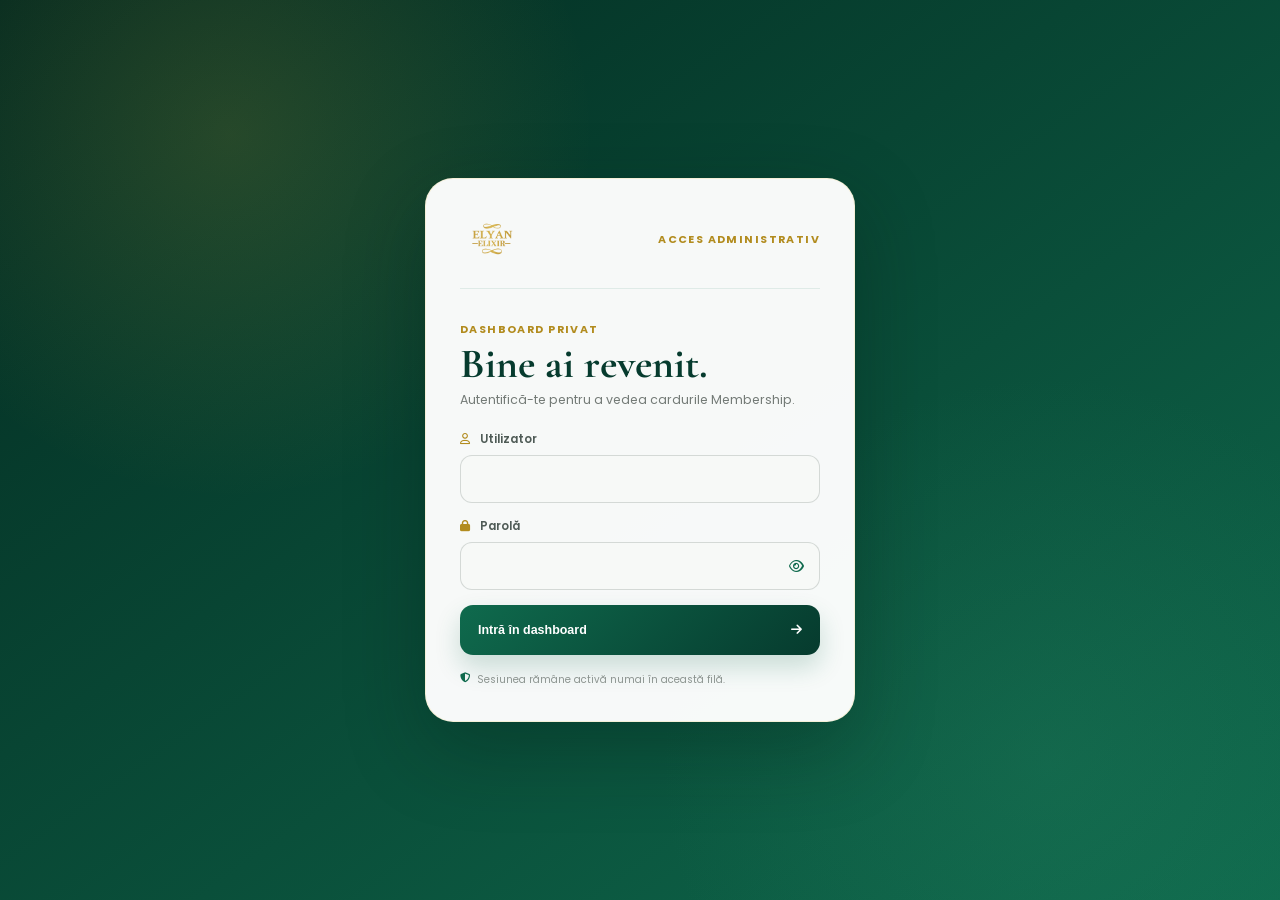
==== dashboard.html @ 4a76326d "Add files via upload" ====
<!DOCTYPE html>
<html lang="ro">
<head>
  <meta charset="UTF-8">
  <meta name="viewport" content="width=device-width,initial-scale=1">
  <meta name="theme-color" content="#0f6a4d">
  <meta name="robots" content="noindex,nofollow">
  <title>Dashboard Membership | Elyan Elixir 88</title>
  <link rel="icon" href="images/favicon.png">
  <link rel="preconnect" href="https://fonts.googleapis.com">
  <link rel="preconnect" href="https://fonts.gstatic.com" crossorigin>
  <link href="https://fonts.googleapis.com/css2?family=Cormorant+Garamond:wght@600;700&family=Poppins:wght@400;500;600;700&display=swap" rel="stylesheet">
  <link rel="stylesheet" href="https://cdnjs.cloudflare.com/ajax/libs/font-awesome/6.7.2/css/all.min.css">
  <link rel="stylesheet" href="dashboard.css?v=20260909">
  <link rel="stylesheet" href="dashboard-details.css?v=20260915">
  <link rel="stylesheet" href="dashboard-auth.css?v=20260915">
</head>
<body class="dashboard-locked">
  <section id="login-screen" class="login-screen" aria-labelledby="login-title">
    <div class="login-card">
      <div class="login-brand"><img src="images/logo.png" alt="Elyan Elixir 88"><span>Acces administrativ</span></div>
      <div class="login-heading"><span>Dashboard privat</span><h1 id="login-title">Bine ai revenit.</h1><p>Autentifică-te pentru a vedea cardurile Membership.</p></div>
      <form id="dashboard-login" autocomplete="on">
        <label for="dashboard-user"><span><i class="fa-regular fa-user"></i> Utilizator</span><input id="dashboard-user" name="username" type="text" autocomplete="username" required></label>
        <label for="dashboard-password"><span><i class="fa-solid fa-lock"></i> Parolă</span><span class="password-field"><input id="dashboard-password" name="password" type="password" autocomplete="current-password" required><button id="toggle-password" type="button" aria-label="Arată parola"><i class="fa-regular fa-eye"></i></button></span></label>
        <p id="login-message" class="login-message" role="alert" aria-live="polite"></p>
        <button class="login-submit" type="submit"><span>Intră în dashboard</span><i class="fa-solid fa-arrow-right"></i></button>
      </form>
      <p class="login-security"><i class="fa-solid fa-shield-halved"></i> Sesiunea rămâne activă numai în această filă.</p>
    </div>
  </section>
  <header class="topbar">
    <a class="brand" href="index.html"><img src="images/logo.png" alt="Elyan Elixir 88"></a>
    <div class="topbar__title"><span>Administrare</span><strong>Membership Dashboard</strong></div>
    <div class="topbar__actions"><a class="topbar__action" href="membership.html"><i class="fa-solid fa-plus"></i><span>Abonament nou</span></a><button id="dashboard-logout" class="topbar__logout" type="button" title="Deconectare"><i class="fa-solid fa-arrow-right-from-bracket"></i><span>Ieșire</span></button></div>
  </header>
  <main>
    <section class="welcome">
      <div><span class="eyebrow">Privire de ansamblu</span><h1>Bun venit în dashboard.</h1><p>Cardurile sunt înregistrate automat când sunt descărcate pentru tipărire.</p></div>
      <div class="today"><i class="fa-regular fa-calendar"></i><span id="today-label"></span></div>
    </section>
    <section class="stats" aria-label="Statistici Membership">
      <article><span class="stat-icon"><i class="fa-regular fa-id-card"></i></span><div><small>Carduri tipărite</small><strong id="stat-cards">0</strong><span id="stat-month-cards">0 luna aceasta</span></div></article>
      <article><span class="stat-icon gold"><i class="fa-solid fa-layer-group"></i></span><div><small>Ședințe incluse</small><strong id="stat-sessions">0</strong><span>în toate cardurile</span></div></article>
      <article><span class="stat-icon"><i class="fa-solid fa-wallet"></i></span><div><small>Valoare abonamente</small><strong id="stat-value">0 Lei</strong><span>după reducerea de 15%</span></div></article>
      <article><span class="stat-icon gold"><i class="fa-solid fa-piggy-bank"></i></span><div><small>Reduceri acordate</small><strong id="stat-discounts">0 Lei</strong><span>beneficii Membership</span></div></article>
    </section>
    <section class="history">
      <div class="history__head"><div><span>Registru digital</span><h2>Carduri recente</h2></div><label><i class="fa-solid fa-magnifying-glass"></i><input id="search-cards" type="search" placeholder="Caută după nume sau lună" aria-label="Caută în carduri"></label></div>
      <div class="table-wrap">
        <table><thead><tr><th>Client</th><th>Perioada de valabilitate</th><th>Servicii</th><th>Ședințe</th><th>Total</th><th>Înregistrat</th></tr></thead><tbody id="card-history"></tbody></table>
        <div id="empty-dashboard" class="empty-dashboard"><i class="fa-regular fa-id-card"></i><h3>Primul card va apărea aici</h3><p>Descarcă un card din configurator pentru a începe istoricul.</p><a href="membership.html">Deschide configuratorul <i class="fa-solid fa-arrow-right"></i></a></div>
      </div>
      <p class="storage-note"><i class="fa-solid fa-shield-halved"></i> Datele sunt păstrate doar în acest browser, pe acest dispozitiv.</p>
    </section>
  </main>
  <script src="dashboard-auth.js?v=20260915"></script>
  <script src="dashboard.js?v=20260915b"></script>
</body>
</html>
---- dashboard.css ----
:root{--green:#0f6a4d;--deep:#063b2e;--gold:#d4af37;--ink:#24342e;--muted:#747b77;--paper:#f5f6f2;--white:#fff}*{box-sizing:border-box}body{margin:0;background:var(--paper);color:var(--ink);font-family:Poppins,sans-serif}.topbar{height:82px;padding:0 max(24px,calc((100vw - 1400px)/2));display:flex;align-items:center;gap:22px;background:linear-gradient(105deg,var(--deep),var(--green));color:#fff;box-shadow:0 8px 30px rgba(3,42,32,.16)}.brand{width:72px;align-self:stretch;display:grid;place-items:center;border-right:1px solid rgba(255,255,255,.12);padding-right:20px}.brand img{max-width:51px;max-height:55px}.topbar__title{display:grid;line-height:1.25}.topbar__title span{font-size:.68rem;letter-spacing:.16em;text-transform:uppercase;color:#efd477}.topbar__title strong{font-family:"Cormorant Garamond",serif;font-size:1.25rem}.topbar__action{margin-left:auto;display:flex;align-items:center;gap:9px;padding:11px 16px;border:1px solid rgba(239,212,119,.42);border-radius:999px;color:#fff;text-decoration:none;font-size:.78rem;font-weight:600}.topbar__action i{color:#efd477}main{width:min(1400px,calc(100% - 48px));margin:0 auto;padding:42px 0 56px}.welcome{display:flex;justify-content:space-between;align-items:flex-end;gap:24px;margin-bottom:28px}.eyebrow,.history__head>div>span{font-size:.7rem;font-weight:700;letter-spacing:.17em;text-transform:uppercase;color:var(--gold)}h1,h2,h3,p{margin:0}.welcome h1{margin:5px 0 5px;font:700 clamp(2rem,4vw,3.3rem)/1 "Cormorant Garamond",serif;color:var(--deep)}.welcome p{color:var(--muted);font-size:.88rem}.today{display:flex;align-items:center;gap:10px;padding:12px 16px;border:1px solid rgba(15,106,77,.12);border-radius:14px;background:#fff;color:var(--green);font-size:.76rem;font-weight:600;box-shadow:0 8px 25px rgba(20,49,39,.05)}.stats{display:grid;grid-template-columns:repeat(4,1fr);gap:16px;margin-bottom:24px}.stats article{min-height:136px;padding:22px;display:flex;align-items:flex-start;gap:16px;border:1px solid rgba(15,106,77,.09);border-radius:20px;background:#fff;box-shadow:0 12px 34px rgba(20,49,39,.055)}.stat-icon{flex:0 0 42px;width:42px;height:42px;display:grid;place-items:center;border-radius:13px;background:rgba(15,106,77,.1);color:var(--green)}.stat-icon.gold{background:rgba(212,175,55,.13);color:#aa8414}.stats article>div{display:grid}.stats small{font-size:.68rem;font-weight:600;color:var(--muted);text-transform:uppercase;letter-spacing:.06em}.stats strong{margin:5px 0 2px;font:700 1.75rem "Cormorant Garamond",serif;color:var(--deep)}.stats article>div>span{font-size:.67rem;color:#969c98}.history{padding:26px;border:1px solid rgba(15,106,77,.09);border-radius:24px;background:#fff;box-shadow:0 12px 34px rgba(20,49,39,.055)}.history__head{display:flex;align-items:end;justify-content:space-between;gap:20px;margin-bottom:22px}.history h2{font:700 1.8rem "Cormorant Garamond",serif;color:var(--deep)}.history__head label{width:min(330px,100%);height:42px;display:flex;align-items:center;gap:10px;padding:0 14px;border:1px solid rgba(36,52,46,.13);border-radius:12px;background:var(--paper);color:#949b97}.history__head input{width:100%;border:0;outline:0;background:transparent;font:500 .76rem Poppins,sans-serif;color:var(--ink)}.table-wrap{overflow-x:auto}table{width:100%;border-collapse:collapse;min-width:820px}th{text-align:left;padding:11px 13px;border-bottom:1px solid rgba(15,106,77,.11);font-size:.64rem;letter-spacing:.08em;text-transform:uppercase;color:#909793}td{padding:15px 13px;border-bottom:1px solid #eef0ed;font-size:.75rem;color:#59625e}td strong{display:block;color:var(--ink);font-size:.79rem}td small{color:#969d99}.service-tags{display:flex;flex-wrap:wrap;gap:4px}.service-tags span{padding:4px 7px;border-radius:7px;background:rgba(15,106,77,.07);color:var(--green);font-size:.62rem}.total-cell{font-weight:700;color:var(--green)}.empty-dashboard{display:none;text-align:center;padding:54px 20px}.empty-dashboard.is-visible{display:block}.empty-dashboard>i{font-size:2rem;color:var(--gold)}.empty-dashboard h3{margin:12px 0 5px;font:700 1.45rem "Cormorant Garamond",serif;color:var(--deep)}.empty-dashboard p{font-size:.76rem;color:var(--muted)}.empty-dashboard a{display:inline-flex;align-items:center;gap:8px;margin-top:17px;color:var(--green);font-size:.74rem;font-weight:700;text-decoration:none}.storage-note{margin-top:16px;font-size:.66rem;color:#929995}.storage-note i{margin-right:6px;color:var(--green)}@media(max-width:1050px){.stats{grid-template-columns:repeat(2,1fr)}}@media(max-width:650px){.topbar{height:72px;padding:0 16px}.topbar__title span{display:none}.topbar__title strong{font-size:1.05rem}.topbar__action span{display:none}.topbar__action{padding:10px 12px}.brand{width:58px;padding-right:14px}main{width:min(100% - 26px,1400px);padding-top:28px}.welcome{align-items:flex-start;flex-direction:column}.today{display:none}.stats{grid-template-columns:1fr 1fr;gap:10px}.stats article{min-height:128px;padding:16px;display:grid;gap:10px}.history{padding:18px 14px}.history__head{align-items:flex-start;flex-direction:column}.history__head label{width:100%}}@media(max-width:390px){.stats{grid-template-columns:1fr}}
---- dashboard-details.css ----
.service-tags{align-items:stretch;gap:6px}.service-tags span{display:grid;gap:2px;max-width:280px;padding:6px 8px;white-space:normal}.service-tags span strong{color:var(--green);font-size:.64rem;line-height:1.25}.service-tags span small{color:#75807b;font-size:.57rem;line-height:1.3}td:nth-child(3){min-width:360px;max-width:520px}@media(max-width:900px){td:nth-child(3){min-width:320px}}
---- dashboard-auth.css ----
.dashboard-locked>.topbar,.dashboard-locked>main{display:none}.dashboard-authenticated>.login-screen{display:none}.login-screen{min-height:100vh;display:grid;place-items:center;padding:24px;background:radial-gradient(circle at 18% 15%,rgba(212,175,55,.16),transparent 28%),radial-gradient(circle at 82% 85%,rgba(45,140,104,.2),transparent 30%),linear-gradient(145deg,#032a20,#0f6a4d)}.login-card{width:min(100%,430px);padding:34px;border:1px solid rgba(239,212,119,.25);border-radius:28px;background:rgba(255,255,255,.97);box-shadow:0 28px 80px rgba(1,27,20,.3)}.login-brand{display:flex;align-items:center;justify-content:space-between;padding-bottom:20px;border-bottom:1px solid rgba(15,106,77,.1)}.login-brand img{width:62px;height:55px;object-fit:contain}.login-brand span,.login-heading>span{color:#b28c1f;font-size:.68rem;font-weight:700;letter-spacing:.13em;text-transform:uppercase}.login-heading{padding:26px 0 22px}.login-heading h1{margin:4px 0 6px;color:#063b2e;font:700 2.6rem/1 "Cormorant Garamond",serif}.login-heading p{color:#747b77;font-size:.78rem}.login-card form,.login-card label{display:grid}.login-card form{gap:15px}.login-card label{gap:7px}.login-card label>span:first-child{color:#4f5b56;font-size:.72rem;font-weight:600}.login-card label i{width:17px;color:#b28c1f}.login-card input{width:100%;height:48px;padding:0 14px;border:1px solid rgba(36,52,46,.16);border-radius:12px;background:#f7f9f7;color:#24342e;font:500 .82rem Poppins,sans-serif;outline:0}.login-card input:focus{border-color:#0f6a4d;box-shadow:0 0 0 3px rgba(15,106,77,.1);background:#fff}.password-field{position:relative}.password-field input{padding-right:48px}.password-field button{position:absolute;top:4px;right:4px;width:40px;height:40px;border:0;background:transparent;color:#0f6a4d}.password-field button i{color:inherit}.login-message{display:none;margin:-3px 0 0;color:#a13f35;font-size:.72rem;font-weight:600}.login-message.is-visible{display:block}.login-submit{height:50px;display:flex;align-items:center;justify-content:space-between;padding:0 18px;border:0;border-radius:13px;background:linear-gradient(135deg,#0f6a4d,#063b2e);box-shadow:0 12px 26px rgba(15,106,77,.2);color:#fff;font-size:.78rem;font-weight:700}.login-security{display:flex;gap:7px;margin:18px 0 0;color:#8b938f;font-size:.62rem}.login-security i{color:#0f6a4d}.topbar__actions{margin-left:auto;display:flex;align-items:center;gap:9px}.topbar__actions .topbar__action{margin-left:0}.topbar__logout{display:flex;align-items:center;gap:8px;padding:11px 14px;border:1px solid rgba(255,255,255,.2);border-radius:999px;background:rgba(255,255,255,.07);color:#fff;font-size:.76rem;font-weight:600}.topbar__logout i{color:#efd477}@media(max-width:650px){.login-card{padding:26px 22px;border-radius:23px}.login-heading h1{font-size:2.25rem}.topbar__logout span{display:none}.topbar__logout{padding:10px 11px}}
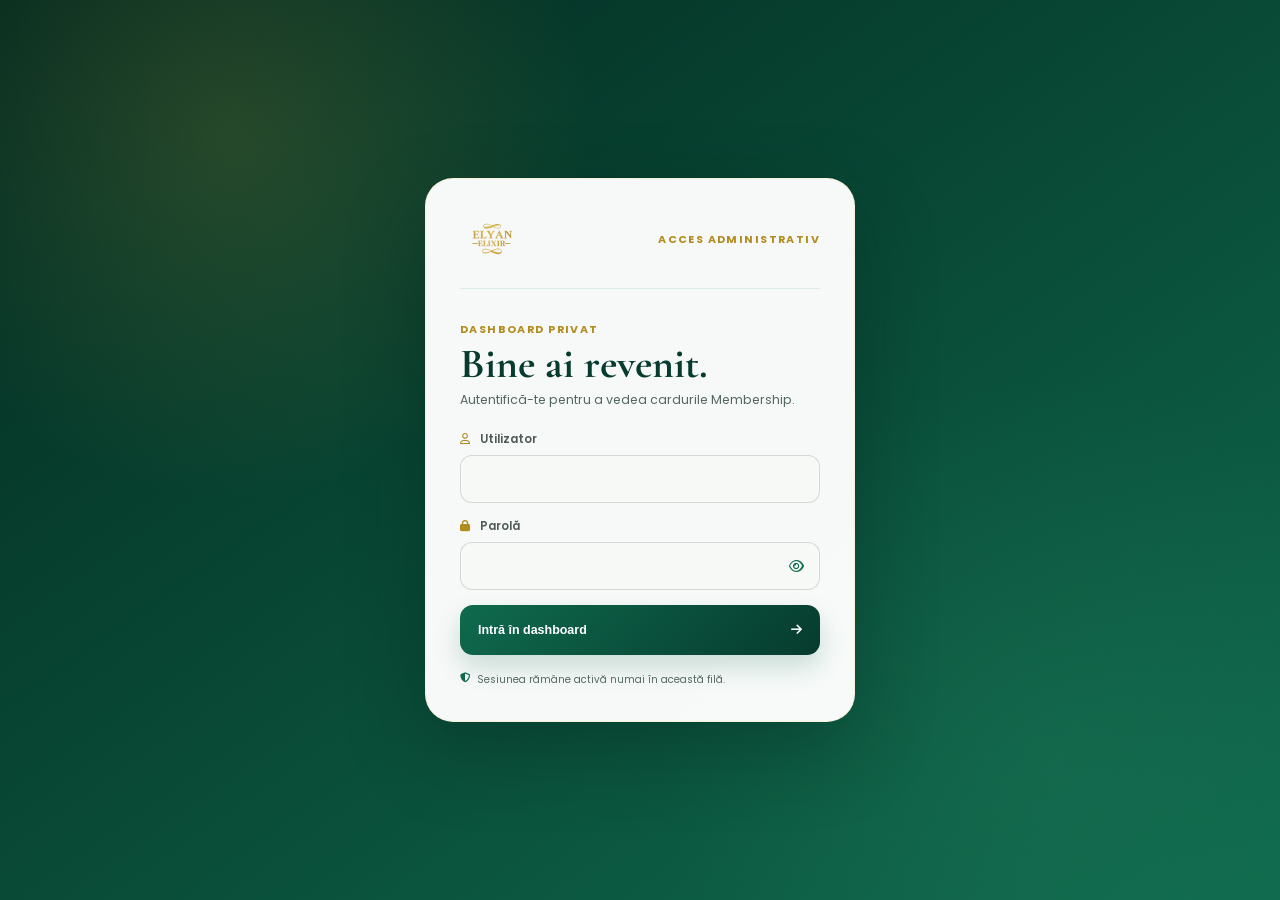
==== commit f2e958c1: "Add files via upload" ====
--- a/dashboard.html
+++ b/dashboard.html
@@ -6,7 +6,7 @@
   <meta name="theme-color" content="#0f6a4d">
   <meta name="robots" content="noindex,nofollow">
   <title>Dashboard Membership | Elyan Elixir 88</title>
-  <link rel="icon" href="images/favicon.png">
+  <link rel="icon" type="image/png" href="images/favicon-green.png">
   <link rel="preconnect" href="https://fonts.googleapis.com">
   <link rel="preconnect" href="https://fonts.gstatic.com" crossorigin>
   <link href="https://fonts.googleapis.com/css2?family=Cormorant+Garamond:wght@600;700&family=Poppins:wght@400;500;600;700&display=swap" rel="stylesheet">
@@ -14,8 +14,10 @@
   <link rel="stylesheet" href="dashboard.css?v=20260909">
   <link rel="stylesheet" href="dashboard-details.css?v=20260915">
   <link rel="stylesheet" href="dashboard-auth.css?v=20260915">
+  <link rel="stylesheet" href="mobile-app.css?v=20260917">
+  <link rel="stylesheet" href="visual-polish.css?v=20260917c">
 </head>
-<body class="dashboard-locked">
+<body class="dashboard-locked app-dashboard">
   <section id="login-screen" class="login-screen" aria-labelledby="login-title">
     <div class="login-card">
       <div class="login-brand"><img src="images/logo.png" alt="Elyan Elixir 88"><span>Acces administrativ</span></div>
@@ -55,6 +57,6 @@
     </section>
   </main>
   <script src="dashboard-auth.js?v=20260915"></script>
-  <script src="dashboard.js?v=20260915b"></script>
+  <script src="dashboard.js?v=20260917"></script>
 </body>
 </html>
--- a/mobile-app.css
+++ b/mobile-app.css
@@ -0,0 +1,7 @@
+/* Elyan mobile experience — emerald, gold, light and deliberate. */
+.app-dock,.app-category-tabs,.app-checkout-peek{display:none}.app-install{display:flex;align-items:center;gap:7px;margin-left:10px;padding:9px 12px;border:1px solid #d4af3755;border-radius:999px;background:#073b2d;color:#efd477;font:600 .7rem Poppins,sans-serif;cursor:pointer}.app-install[hidden]{display:none}.elyan-app{--app-green:#073b2d;--app-gold:#d4af37;--app-paper:#f3f7f4}.app-configurator .catalog,.app-configurator .summary{border-radius:24px}.app-configurator .category-button{background:#f3f7f4}.app-configurator .order-button{border:0}
+@media(max-width:768px){
+html{scroll-padding-top:85px}.elyan-app{padding-bottom:calc(94px + env(safe-area-inset-bottom));background:var(--app-paper)}.app-salon>header{height:72px!important;background:rgba(7,59,45,.96)!important;border-bottom:1px solid #d4af372d;box-shadow:0 8px 24px #032a2017;backdrop-filter:blur(20px)}.app-salon .navbar{height:72px;padding-inline:22px}.app-salon .logo img{width:55px!important}.app-salon .burger span{background:#efd477!important}.app-install{position:absolute;right:70px;margin:0;font-size:.62rem;padding:8px 11px}.app-dock{position:fixed;z-index:110;bottom:calc(12px + env(safe-area-inset-bottom));left:12px;right:12px;display:grid;grid-template-columns:repeat(4,1fr);gap:3px;padding:8px;border:1px solid rgba(212,175,55,.24);border-radius:24px;background:rgba(3,42,32,.96);box-shadow:0 14px 44px #032a2040;backdrop-filter:blur(22px)}.app-dock a{display:grid;justify-items:center;gap:5px;padding:10px 2px;border-radius:16px;color:#a7bdb4;text-decoration:none;font:500 .64rem Poppins,sans-serif}.app-dock i{font-size:1.1rem}.app-dock a.is-active{background:#ffffff0d;color:#efd477}.mobile-booking-bar,#backToTop,.back-to-top{display:none!important}.app-salon .hero{min-height:560px;height:auto!important;margin:84px 12px 0;border-radius:30px;overflow:hidden;padding:52px 24px 30px;display:flex;align-items:flex-end}.app-salon .hero-overlay{background:linear-gradient(180deg,#032a2026,#032a20e8 82%)}.app-salon .hero-content{width:100%;padding:0!important;text-align:left}.app-salon .hero h1{font-size:.76rem!important;letter-spacing:.15em;text-transform:uppercase;color:#efd477}.app-salon .hero-subtitle{font-size:.6rem!important;opacity:.7;margin-top:5px}.app-salon .hero h2{max-width:360px;margin:22px 0 14px;font:600 clamp(2.75rem,12vw,3.7rem)/.95 var(--heading)!important;text-align:left;color:#fff}.app-salon .hero-description{font-size:.8rem!important;line-height:1.65!important;max-width:340px;color:#d4e1da}.app-salon .hero-services{display:grid;grid-template-columns:repeat(4,1fr);gap:7px;margin-top:26px}.app-salon .hero-service{display:grid;justify-items:center;gap:8px;padding:13px 3px;border:1px solid #efd47730;border-radius:16px;background:#ffffff09}.app-salon .hero-service i{font-size:1.1rem;color:#efd477}.app-salon .hero-service span{font-size:.59rem}.app-salon .hero-social{margin-top:20px;justify-content:flex-start}.app-salon .trust-ribbon{padding:18px 12px;background:transparent}.app-salon .trust-ribbon__grid{display:flex;overflow:auto;gap:10px;scrollbar-width:none}.app-salon .trust-ribbon__grid>div,.app-salon .trust-ribbon__grid>a{flex:0 0 210px;padding:13px 15px;border-radius:16px;background:#fff;border:1px solid #0f6a4d0c}.app-salon .membership{margin:10px 12px 28px;padding:30px 24px!important;border-radius:28px;overflow:hidden;background:linear-gradient(145deg,#0f6a4d,#032a20)}.app-salon .membership-layout{display:block}.app-salon .membership-title{font-size:2.7rem!important;line-height:.98!important;margin:18px 0}.app-salon .membership-motto{margin:15px 0;font-size:1rem!important;text-align:left}.app-salon .membership-motto span{font-size:1rem!important}.app-salon .membership-description{font-size:.78rem!important;line-height:1.7!important;margin-bottom:16px}.app-salon .membership-description+ .membership-description{display:none}.app-salon .membership-preview{margin-top:20px}.app-salon .membership-card-preview{padding:20px!important;border-radius:20px!important}.app-salon .membership-card-icon{display:none}.app-salon .membership-card-label{font-size:.65rem!important;margin:0 0 12px!important}.app-salon .membership-card-preview ul{display:grid;grid-template-columns:1fr 1fr;gap:8px}.app-salon .membership-card-preview li{font-size:.65rem!important;padding:7px 0!important}.app-category-tabs{display:flex;position:sticky;top:72px;z-index:30;gap:7px;overflow:auto;padding:12px;background:#f3f7f4ed;backdrop-filter:blur(16px);scrollbar-width:none}.app-category-tabs a{flex:0 0 auto;display:flex;align-items:center;gap:7px;padding:12px 15px;border-radius:999px;background:#fff;border:1px solid #0f6a4d12;color:#5c7066;text-decoration:none;font:600 .72rem Poppins,sans-serif}.app-category-tabs a.is-active{background:#073b2d;color:#efd477}.app-salon #massage,.app-salon #fitness,.app-salon #pedichiura,.app-salon #nails{display:none;padding:28px 0 44px;background:transparent}.app-salon .app-category-active{display:block!important}.app-salon .section-title>span{font-size:.63rem!important;padding:7px 13px!important}.app-salon .section-title h2{font-size:2.45rem!important;line-height:1.02!important;margin:18px auto 13px!important}.app-salon .section-title p{font-size:.82rem!important;line-height:1.6!important}.app-salon .services-grid{gap:20px;margin-top:26px}.app-salon .service-card{border-radius:26px;box-shadow:0 10px 30px #073b2d09;border:1px solid #0f6a4d0d}.app-salon .service-image{height:230px;min-height:0}.app-salon .service-content{padding:23px 20px}.app-salon .service-content h3{font-size:2rem!important;line-height:1.02}.app-salon .service-intro{font-size:.81rem;line-height:1.6;margin-bottom:16px}.app-salon .service-footer{padding:15px;margin-top:18px;background:#f3f7f4;border-radius:18px}.app-salon .duration-card{padding:10px 8px;min-height:65px}.app-salon .service-btn{min-height:48px;border-radius:13px;font-size:.75rem}.app-salon .service-price{margin:12px 0;padding-top:12px}.app-salon .fitness-highlights{margin:22px 0;gap:9px;grid-template-columns:1fr 1fr}.app-salon .fitness-highlight{min-height:100px;padding:12px}.app-salon .fitness-equipment-visual{height:320px}.app-salon .about-modern{padding:45px 0;background:#fff;border-radius:30px 30px 0 0}.app-salon .about-modern__image{min-height:300px}.app-salon .about-modern__content h3{font-size:2.2rem}.app-salon .about-modern .about-features{grid-template-columns:1fr 1fr}.app-salon .about-modern .about-feature{display:block;padding:13px;min-height:116px}.app-salon .about-modern .about-feature i{margin-bottom:10px}.app-salon .about-modern .about-feature strong{font-size:.69rem}.app-salon .about-modern .about-feature small{font-size:.59rem}.app-salon #contact{padding:45px 0 25px}.app-salon .contact-item{border-radius:16px}.app-salon .site-footer{padding-bottom:20px}.app-salon .footer-cta{padding:27px 20px}.app-salon .footer-container{grid-template-columns:1fr 1fr;gap:24px}.app-salon .footer-contact-column{grid-column:1/-1}.app-salon .footer-bottom{padding-bottom:10px}.app-configurator .membership-header{height:72px;background:#073b2d;color:#efd477}.app-configurator .back-link,.app-configurator .header-offer{color:#efd477}.app-configurator .configurator-intro{padding:29px 0 25px}.app-configurator .configurator-intro h1{font-size:2.9rem;line-height:.95;margin:12px 0}.app-configurator .configurator-intro p{font-size:.8rem;line-height:1.6}.app-configurator .catalog{padding:14px;border-radius:24px;box-shadow:none}.app-configurator .summary{scroll-margin-top:88px;border-radius:24px;box-shadow:none}.app-configurator .category{border-radius:17px}.app-configurator .category-button{padding:12px}.app-configurator .option-title strong{font-size:.72rem}.app-configurator .stepper button{height:38px}.app-configurator .stepper{grid-template-columns:30px 31px 30px}.app-checkout-peek{position:fixed;bottom:calc(96px + env(safe-area-inset-bottom));left:16px;right:16px;z-index:80;display:flex;align-items:center;justify-content:space-between;padding:12px 16px;border:1px solid #d4af373d;border-radius:18px;background:#fff;box-shadow:0 8px 30px #073b2d20;color:#073b2d;font-family:Poppins,sans-serif}.app-checkout-peek>span:first-child{display:grid;text-align:left}.app-checkout-peek small{font-size:.58rem;color:#819087}.app-checkout-peek strong{font:700 1.5rem var(--heading)}.app-checkout-peek>span:last-child{font-size:.72rem;font-weight:600}.app-configurator{padding-bottom:calc(165px + env(safe-area-inset-bottom))}.app-configurator.modal-open .app-dock,.app-configurator.modal-open .app-checkout-peek{display:none}.app-configurator .card-modal__dialog{border-radius:26px;max-height:90dvh}.mobile-menu{padding-bottom:110px}
+}
+@media(prefers-reduced-motion:reduce){html{scroll-behavior:auto}.elyan-app *{animation-duration:.01ms!important;transition-duration:.01ms!important}}
+@media(max-width:768px){.app-dashboard{background:#f3f7f4}.app-dashboard .topbar{height:76px;border-radius:0 0 22px 22px}.app-dashboard main{padding-top:26px}.app-dashboard .welcome h1{font-size:2.5rem}.app-dashboard .stats article{border-radius:20px}.app-dashboard .history{padding:18px 12px;background:transparent;border:0;box-shadow:none}.app-dashboard .table-wrap{overflow:visible}.app-dashboard table,.app-dashboard tbody{display:block!important;min-width:0;width:100%}.app-dashboard thead{display:none}.app-dashboard tbody{display:grid!important;gap:14px}.app-dashboard tr{display:grid;grid-template-columns:1fr 1fr;gap:12px;padding:20px;border:1px solid #0f6a4d10;border-radius:24px;background:#fff;box-shadow:0 8px 26px #073b2d07}.app-dashboard td{display:block;padding:0;border:0;min-width:0!important;max-width:none!important}.app-dashboard td::before{content:attr(data-label);display:block;margin-bottom:5px;color:#839087;font-size:.59rem;font-weight:600;letter-spacing:.08em;text-transform:uppercase}.app-dashboard td:nth-child(1),.app-dashboard td:nth-child(2),.app-dashboard td:nth-child(3){grid-column:1/-1}.app-dashboard td:first-child strong{font:700 1.7rem "Cormorant Garamond",serif;color:#073b2d}.app-dashboard td:nth-child(3){padding:12px 0;border-block:1px solid #0f6a4d0d}.app-dashboard .service-tags{display:grid;grid-template-columns:1fr 1fr}.app-dashboard .service-tags span{max-width:none;padding:9px;border-radius:10px}.app-dashboard .total-cell{color:#0f6a4d;font-size:1rem}.app-dashboard .login-screen{padding:16px}.app-dashboard .login-card{border-radius:28px}}
--- a/visual-polish.css
+++ b/visual-polish.css
@@ -0,0 +1,172 @@
+/* Explicit surface/ink pairs prevent inherited light text on white cards. */
+:root{--elyan-ink:#123d2f;--elyan-muted:#53685d;--elyan-line:#dce7df;--elyan-gold:#e7c55b}
+body{color:var(--elyan-ink)}
+.hero-overlay{position:absolute;inset:0;z-index:1;pointer-events:none;background:linear-gradient(90deg,#032a20bd,#032a2033)}
+header{background:#073b2df5!important}
+@media(min-width:769px){.hero{height:auto!important;min-height:760px!important;padding:150px 0 95px!important}.hero-content{align-items:flex-start;max-width:700px}.hero-content h1{font-size:clamp(2rem,3.5vw,3.5rem)}.hero-content h2{font-size:clamp(2.9rem,4.2vw,4.3rem);line-height:1.06;text-wrap:balance;margin:22px 0}.hero-description{line-height:1.7;margin-bottom:0;max-width:650px}.hero-services{margin:30px 0}.hero-social{margin:20px 0 0;justify-content:flex-start}.hero-subtitle{margin-bottom:0}}
+a,button,input{ -webkit-tap-highlight-color:transparent }
+:is(a,button,input,summary):focus-visible{outline:3px solid #b58d20;outline-offset:4px}
+input{color-scheme:light}
+input::placeholder{color:#68766e!important;opacity:1}
+.section-title h2,.service-content h3,.about-modern__content h3,.contact-item h3{color:var(--elyan-ink)}
+.section-title p,.section-description,.service-intro,.service-block li,.about-modern__content>p,.about-content p{color:var(--elyan-muted)}
+.service-card{background:#fff;color:var(--elyan-ink);border:1px solid var(--elyan-line);box-shadow:0 18px 48px #073b2d0b}
+.service-block{background:#f5f8f5;color:var(--elyan-ink);border-color:var(--elyan-line);box-shadow:none}
+.service-block h4,.service-options__title{color:#245540}
+.service-footer{background:#f0f6f1;color:var(--elyan-ink);border:1px solid #cfdfd3;box-shadow:none}
+.duration-card{background:#fff;color:var(--elyan-ink);border-color:#cfdfd3}
+.duration-card>strong{color:var(--elyan-ink)}
+.duration-card.active{background:#073b2d;border-color:#073b2d;color:#fff}
+.duration-card.active>strong{color:#fff}
+.duration-card.active>span{color:#f1d67d}
+.duration-card>small{background:#e7c55b;color:#073b2d}
+@media(min-width:769px){.service-footer .duration-selector{display:grid;grid-template-columns:repeat(3,minmax(0,1fr));gap:8px}.service-footer .duration-card{min-width:0;padding:12px 7px}.service-footer .duration-card>strong{font-size:.7rem}.service-footer .duration-card>small{font-size:.54rem;padding-inline:6px}}
+.service-price span{color:#53685d}
+.service-price strong{color:#073b2d}
+.service-btn,.primary-btn{background:#0b6046;color:#fff;border-color:#0b6046;box-shadow:0 8px 20px #073b2d18}
+.service-btn:hover,.primary-btn:hover{background:#073b2d;color:#fff}
+.service-details-toggle{color:#164e39;background:#eff5f1;border-color:#d9e6dc}
+.service-category{background:#073b2de8;color:#fff;backdrop-filter:blur(8px)}
+.fitness-highlight{background:#fff;color:var(--elyan-ink);border:1px solid var(--elyan-line);box-shadow:0 8px 22px #073b2d08}
+.fitness-highlight h3{color:var(--elyan-ink)}
+.fitness-highlight p{color:var(--elyan-muted)}
+/* Equipment is UI, not a photo: no image shading or overlapping captions. */
+.fitness-equipment-visual{display:flex;align-items:center;padding:44px 26px 76px;isolation:isolate}
+.fitness-equipment-visual::before{display:none}
+.fitness-equipment-visual.service-image::after{background:none}
+.fitness-equipment-visual::after{top:auto;right:auto;height:auto;bottom:28px;color:#d3e6db;letter-spacing:.13em;font-size:.62rem}
+.fitness-equipment-visual .equipment-icons{position:relative;inset:auto;width:100%;transform:none;z-index:2}
+.fitness-equipment-visual .equipment-icons>div{background:#ffffff0d;border-color:#b7cbb54a;min-height:155px;padding:19px 13px;gap:10px}
+.fitness-equipment-visual .equipment-icons strong{color:#fff;font-size:.85rem}
+.fitness-equipment-visual .equipment-icons small{color:#dcebe2;font-size:.72rem;line-height:1.5;font-weight:400}
+.fitness-equipment-visual .equipment-icons i{color:#f1d67d;font-size:1.8rem}
+.fitness-equipment-visual .service-category{display:none}
+.fitness-access-card::before{display:none}
+.about-modern .about-feature{background:#fff;color:var(--elyan-ink);box-shadow:none;border-color:var(--elyan-line)}
+.about-modern .about-feature small{color:var(--elyan-muted)}
+.about-modern__eyebrow{color:#856615}
+.about-badge{background:#fff;color:var(--elyan-ink);border:1px solid var(--elyan-line);box-shadow:0 12px 30px #073b2d12}
+.about-badge strong{color:var(--elyan-ink)}
+.about-badge span{color:var(--elyan-muted)}
+.contact-item{background:#fff;color:var(--elyan-ink);border-color:var(--elyan-line);box-shadow:0 8px 24px #073b2d08}
+.contact-item a{color:#245540}
+.contact-item>i{display:grid!important;color:#0b6046;background:#edf4ef}
+.membership-description,.membership-card-preview li{color:#d4e8dd}
+.membership-title,.membership-motto span:first-child{color:#fff}
+.membership-card-label,.membership-motto span:last-child{color:#f1d67d}
+.site-footer .footer-brand p,.site-footer .footer-column a,.footer-cta p{color:#d0e3d8}
+.site-footer .footer-column h3,.footer-cta h2{color:#fff}
+.footer-hours small,.site-footer .footer-bottom p,.site-footer .footer-bottom>span{color:#afcbbd}
+.site-footer .footer-column a:hover{color:#f1d67d}
+.app-dock a{color:#c5d9ce}
+.app-checkout-peek.is-summary-visible{display:none!important}
+/* Configurator: compact controls, readable variants and clear calculation. */
+.catalog,.summary{background:#fff;color:var(--elyan-ink);border-color:var(--elyan-line)}
+.category-button{color:var(--elyan-ink);background:#f1f6f2}
+.category-button small,.option-title span,.summary-head p,.summary-item span,.summary-note,.configurator-intro p{color:var(--elyan-muted)}
+.option-row{min-height:60px}
+.option-title{display:block}
+.option-title strong{color:var(--elyan-ink);white-space:normal;font-size:.8rem;line-height:1.4}
+.option-title span{display:block;white-space:normal;overflow:visible;margin-top:3px;padding:0;font-size:.7rem;line-height:1.4}
+.option-title span::before{display:none}
+.stepper{border-color:#ccded1}
+.stepper button{min-height:42px;color:#0b6046;background:#edf4ef;font-size:1rem}
+.stepper output{color:var(--elyan-ink);background:#fff}
+.stepper button:disabled{opacity:1;color:#6b7d72;background:#f0f3f0}
+.summary-item{background:#f1f6f2;color:var(--elyan-ink);border:1px solid #e3ece5}
+.summary-item strong{color:var(--elyan-ink)}
+.empty-state{color:var(--elyan-muted)}
+.member-form{background:#f5f7f1;border-color:#d4e1d7}
+.member-form input{background:#fff;color:var(--elyan-ink)}
+.member-form__heading small{color:#53685d}
+.order-button{color:#fff;background:linear-gradient(120deg,#0b6046,#073b2d)}
+.order-button.is-disabled{opacity:1;background:#e3eae4;color:#54675c;box-shadow:none}
+.calculation{color:var(--elyan-ink)}
+.calculation .discount{color:#0b6046}
+.modal-close{width:40px;height:40px;top:12px;right:12px;background:#073b2d;color:#fff;border:1px solid #e7c55b80}
+.digital-card__top{padding-right:28px}
+.digital-card__intro>span,.digital-card__identity small{color:#c2dbcd}
+.digital-card__item span{color:#c7dfd2;font-size:.65rem}
+.digital-card>p{color:#b9d1c3}
+.digital-card__identity strong{white-space:normal;overflow:visible;overflow-wrap:anywhere}
+/* Administration shares the same paper/emerald system. */
+.app-dashboard .welcome p,.app-dashboard .empty-dashboard p,.app-dashboard .storage-note{color:#53685d}
+.app-dashboard .stats small,.app-dashboard .stats article>div>span,.app-dashboard th,.app-dashboard td small{color:#53685d}
+.app-dashboard .history__head input{color:var(--elyan-ink)}
+.app-dashboard .service-tags span{background:#eef5ef;border:1px solid #dce7df}
+.app-dashboard .service-tags span small{color:#53685d;font-size:.65rem}
+.app-dashboard .service-tags span strong{font-size:.7rem;color:#164e39}
+.app-dashboard .login-card p,.app-dashboard .login-note{color:#53685d}
+@media(max-width:768px){
+  .app-salon .hero{min-height:0!important;padding:34px 24px 28px!important}
+  .app-salon .hero-content{display:block;position:relative;inset:auto;transform:none;margin:0;max-width:none}
+  .app-salon .hero h1{margin:0;text-align:left;font-size:.78rem!important}
+  .app-salon .hero-subtitle{display:block;background:none;border:0;box-shadow:none;padding:0;text-align:left;color:#dce9df;font:500 .64rem/1.5 Poppins,sans-serif!important;letter-spacing:.04em;opacity:1}
+  .app-salon .hero h2{max-width:450px;margin:25px 0 18px!important;font-size:clamp(2.3rem,10.7vw,3.6rem)!important;line-height:1.04!important;text-wrap:balance}
+  .app-salon .hero-description{margin:0;color:#e2eee6;font-size:.84rem!important;line-height:1.7!important}
+  .app-salon .hero-services{margin:24px 0 20px;width:100%;gap:6px}
+  .app-salon .hero-service{height:auto;min-height:72px;padding:12px 3px;box-shadow:none}
+  .app-salon .hero-service span{font-size:.63rem;color:#edf5ef}
+  .app-salon .hero-social{margin:0;justify-content:flex-start}
+  .app-salon .trust-ribbon__grid>div,.app-salon .trust-ribbon__grid>a{color:#123d2f;background:#fff;border:1px solid #dce7df}
+  .app-salon .trust-ribbon__grid span{color:#123d2f;font-size:.76rem}
+  .app-salon .trust-ribbon__grid small{color:#53685d;font-size:.62rem}
+  .app-salon .trust-ribbon__grid i{color:#0b6046;background:#edf4ef}
+  .app-salon .hero-overlay{background:linear-gradient(140deg,#032a20c9,#032a2096)}
+  .app-salon .section-title h2{font-size:clamp(2rem,9vw,2.6rem)!important;line-height:1.08!important;text-wrap:balance}
+  .app-salon .section-title p{font-size:.86rem!important;color:#53685d}
+  #fitness>.container>.section-title:first-child p{display:block;overflow:visible;-webkit-line-clamp:unset}
+  .app-salon .service-intro{font-size:.85rem;line-height:1.7}
+  .app-salon .service-content h3{font-size:2rem!important;line-height:1.1}
+  .app-salon .service-footer{padding:17px;border-radius:20px}
+  .duration-card>small{font-size:.6rem}
+  .app-salon .fitness-highlight{display:flex;flex-direction:column;align-items:flex-start;gap:8px;padding:15px;min-height:145px}
+  .app-salon .fitness-highlight h3{font-size:.78rem;line-height:1.4}
+  .app-salon .fitness-highlight p{font-size:.72rem;line-height:1.5}
+  .app-salon .fitness-equipment-visual{height:auto;min-height:360px;padding:24px 18px 56px}
+  .fitness-equipment-visual .equipment-icons>div{min-height:135px;padding:13px 9px;gap:8px}
+  .fitness-equipment-visual .equipment-icons strong{font-size:.76rem}
+  .fitness-equipment-visual .equipment-icons small{font-size:.66rem}
+  .fitness-equipment-visual::after{bottom:21px;font-size:.55rem}
+  .app-salon .about-modern .about-feature{min-height:125px;padding:15px}
+  .app-salon .about-modern .about-feature strong{font-size:.76rem;line-height:1.4}
+  .app-salon .about-modern .about-feature small{font-size:.68rem;line-height:1.5}
+  .app-salon .contact-item{grid-template-columns:1fr;gap:9px;align-content:start;padding:18px}
+  .app-salon .contact-item:first-child{grid-template-columns:38px 1fr;align-items:center}
+  .app-salon .contact-item h3{font:600 .85rem Poppins,sans-serif}
+  .app-salon .contact-item a{font-size:.78rem;line-height:1.55}
+  .app-salon .site-footer .footer-container{gap:28px;padding-top:34px}
+  .app-salon .site-footer .footer-column h3{text-align:left;margin-bottom:15px;font-size:.72rem}
+  .app-salon .site-footer .footer-column a{text-align:left;font-size:.77rem}
+  .app-salon .site-footer .footer-brand{grid-column:1/-1;text-align:left;align-items:flex-start}
+  .app-salon .site-footer .footer-brand p{font-size:.8rem;max-width:100%}
+  .app-salon .footer-cta p{font-size:.82rem;line-height:1.6}
+  .app-configurator .configurator-intro h1{font-size:clamp(2.5rem,11vw,3.5rem);line-height:1.04}
+  .app-configurator .option-row{min-height:65px;gap:7px}
+  .app-configurator .option-title strong{font-size:.76rem}
+  .app-configurator .option-title span{font-size:.65rem}
+  .app-configurator .stepper{grid-template-columns:30px 29px 30px}
+  .app-configurator .stepper button{height:42px}
+  .app-configurator .option-price{font-size:1rem;min-width:48px}
+  .app-configurator .summary-item span{font-size:.69rem}
+  .app-configurator .summary-note{font-size:.69rem}
+  .app-checkout-peek small{color:#53685d;font-size:.67rem}
+  .app-checkout-peek>span:last-child{font-size:.78rem}
+  body.menu-open .app-dock{display:none}
+  body.menu-open.app-salon>header{z-index:10003;background:transparent!important;border:0;box-shadow:none;backdrop-filter:none;pointer-events:none}
+  body.menu-open.app-salon .burger{pointer-events:auto;background:#073b2d;border-radius:12px}
+  body.menu-open.app-salon .logo{visibility:hidden}
+  .mobile-menu-content{padding-bottom:42px}
+  .mobile-quick-links{grid-template-columns:repeat(2,minmax(0,1fr))}
+  .mobile-category-copy small{color:#ccdfd3}
+  .mobile-menu-brand span,.mobile-menu-head>p{color:#d3e5da}
+  .app-dashboard .stats{grid-template-columns:repeat(2,minmax(0,1fr))}
+  .app-dashboard .stats article{padding:16px;min-height:155px;gap:10px}
+  .app-dashboard .stats small{font-size:.64rem;line-height:1.4}
+  .app-dashboard .stats strong{font-size:1.65rem;overflow-wrap:anywhere}
+  .app-dashboard .stats article>div>span{font-size:.65rem}
+  .app-dashboard td::before{color:#53685d}
+  .app-dashboard .service-tags{grid-template-columns:1fr}
+}
+@media(max-width:350px){.app-dashboard .stats{grid-template-columns:1fr}.app-salon .hero{padding-inline:20px!important}.app-salon .hero-service span{font-size:.58rem}}
+@media(prefers-reduced-motion:reduce){.reveal{opacity:1!important;transform:none!important}}
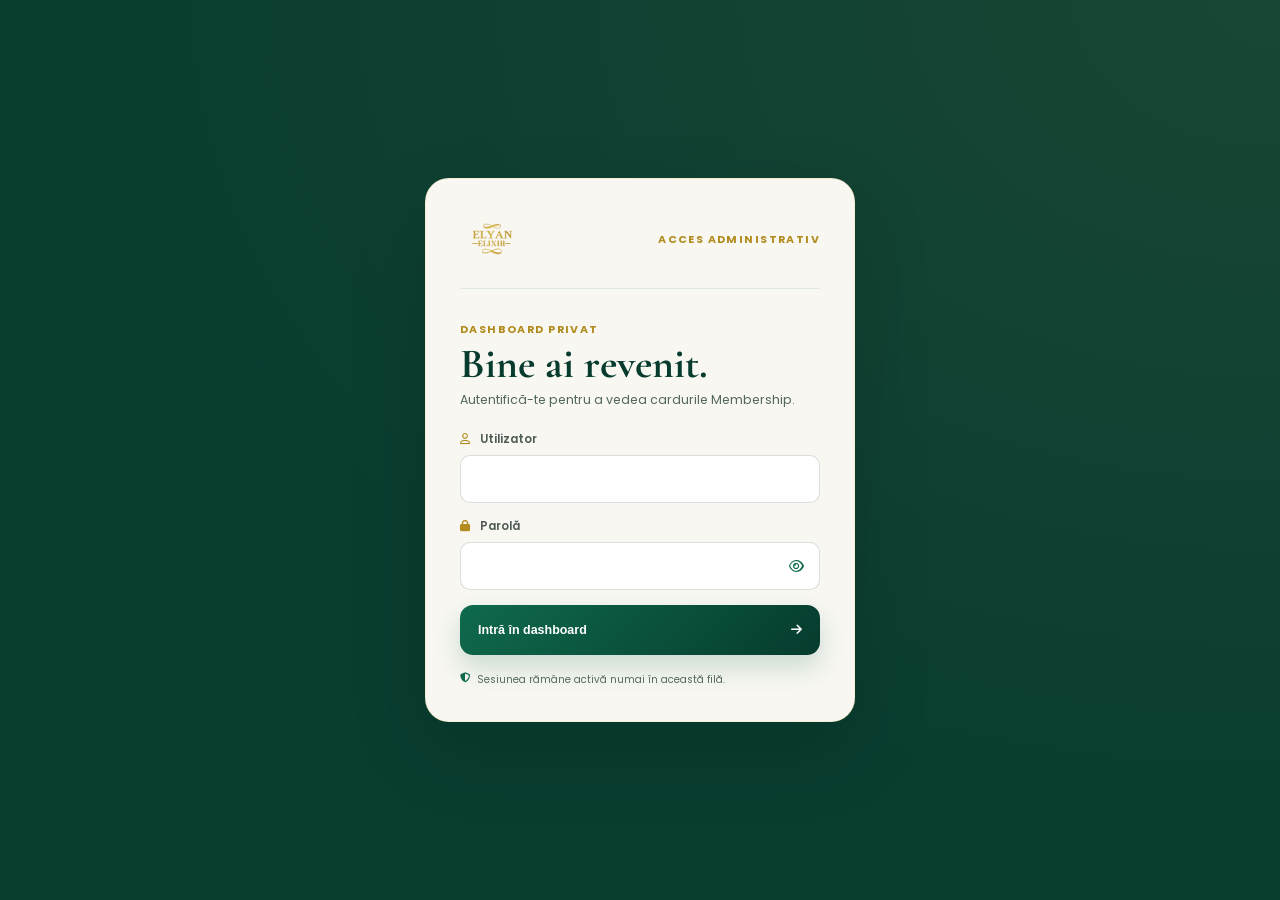
==== commit 71bf1281: "Add files via upload" ====
--- a/dashboard.html
+++ b/dashboard.html
@@ -15,7 +15,8 @@
   <link rel="stylesheet" href="dashboard-details.css?v=20260915">
   <link rel="stylesheet" href="dashboard-auth.css?v=20260915">
   <link rel="stylesheet" href="mobile-app.css?v=20260917">
-  <link rel="stylesheet" href="visual-polish.css?v=20260917c">
+  <link rel="stylesheet" href="visual-polish.css?v=20260918seo">
+  <link rel="stylesheet" href="atelier.css?v=20260918">
 </head>
 <body class="dashboard-locked app-dashboard">
   <section id="login-screen" class="login-screen" aria-labelledby="login-title">
@@ -38,25 +39,25 @@
   </header>
   <main>
     <section class="welcome">
-      <div><span class="eyebrow">Privire de ansamblu</span><h1>Bun venit în dashboard.</h1><p>Cardurile sunt înregistrate automat când sunt descărcate pentru tipărire.</p></div>
+      <div><span class="eyebrow">Privire de ansamblu</span><h1>Bun venit în dashboard.</h1><p>Registru local, fără duplicate identice. WhatsApp deschis nu înseamnă mesaj livrat, abonament acceptat sau plată încasată. Descărcările noi nu înregistrează solicitări.</p></div>
       <div class="today"><i class="fa-regular fa-calendar"></i><span id="today-label"></span></div>
     </section>
     <section class="stats" aria-label="Statistici Membership">
-      <article><span class="stat-icon"><i class="fa-regular fa-id-card"></i></span><div><small>Carduri tipărite</small><strong id="stat-cards">0</strong><span id="stat-month-cards">0 luna aceasta</span></div></article>
+      <article><span class="stat-icon"><i class="fa-regular fa-id-card"></i></span><div><small>Configurații unice</small><strong id="stat-cards">0</strong><span id="stat-month-cards">0 luna aceasta</span></div></article>
       <article><span class="stat-icon gold"><i class="fa-solid fa-layer-group"></i></span><div><small>Ședințe incluse</small><strong id="stat-sessions">0</strong><span>în toate cardurile</span></div></article>
-      <article><span class="stat-icon"><i class="fa-solid fa-wallet"></i></span><div><small>Valoare abonamente</small><strong id="stat-value">0 Lei</strong><span>după reducerea de 15%</span></div></article>
+      <article><span class="stat-icon"><i class="fa-solid fa-wallet"></i></span><div><small>Valoare configurații</small><strong id="stat-value">0 Lei</strong><span>valoare estimată, nu încasări</span></div></article>
       <article><span class="stat-icon gold"><i class="fa-solid fa-piggy-bank"></i></span><div><small>Reduceri acordate</small><strong id="stat-discounts">0 Lei</strong><span>beneficii Membership</span></div></article>
     </section>
     <section class="history">
       <div class="history__head"><div><span>Registru digital</span><h2>Carduri recente</h2></div><label><i class="fa-solid fa-magnifying-glass"></i><input id="search-cards" type="search" placeholder="Caută după nume sau lună" aria-label="Caută în carduri"></label></div>
       <div class="table-wrap">
         <table><thead><tr><th>Client</th><th>Perioada de valabilitate</th><th>Servicii</th><th>Ședințe</th><th>Total</th><th>Înregistrat</th></tr></thead><tbody id="card-history"></tbody></table>
-        <div id="empty-dashboard" class="empty-dashboard"><i class="fa-regular fa-id-card"></i><h3>Primul card va apărea aici</h3><p>Descarcă un card din configurator pentru a începe istoricul.</p><a href="membership.html">Deschide configuratorul <i class="fa-solid fa-arrow-right"></i></a></div>
+        <div id="empty-dashboard" class="empty-dashboard"><i class="fa-regular fa-id-card"></i><h3>Prima solicitare va apărea aici</h3><p>Solicitările inițiate prin WhatsApp din acest browser apar în registru. Salvarea imaginii nu adaugă o solicitare.</p><a href="membership.html">Deschide configuratorul <i class="fa-solid fa-arrow-right"></i></a></div>
       </div>
       <p class="storage-note"><i class="fa-solid fa-shield-halved"></i> Datele sunt păstrate doar în acest browser, pe acest dispozitiv.</p>
     </section>
   </main>
   <script src="dashboard-auth.js?v=20260915"></script>
-  <script src="dashboard.js?v=20260917"></script>
+  <script src="dashboard.js?v=20260918print"></script>
 </body>
 </html>
--- a/visual-polish.css
+++ b/visual-polish.css
@@ -1,4 +1,5 @@
 /* Explicit surface/ink pairs prevent inherited light text on white cards. */
+.seo-faq{padding:60px 0;background:#f1f6f2;color:#123d2f}.seo-faq__eyebrow{color:#856615;font:700 .68rem Poppins,sans-serif;letter-spacing:.12em;text-transform:uppercase}.seo-faq h2{margin:12px 0;color:#073b2d;font:700 clamp(2rem,4vw,3rem)/1.1 'Cormorant Garamond',serif}.seo-faq__intro{margin-bottom:24px;color:#53685d;font-size:.87rem;line-height:1.7}.seo-faq details{margin:10px 0;padding:18px 22px;border:1px solid #dce7df;border-radius:16px;background:#fff}.seo-faq summary{cursor:pointer;color:#123d2f;font-size:.87rem;font-weight:600;line-height:1.5}.seo-faq details p{margin:14px 0 0;color:#53685d;font-size:.83rem;line-height:1.8}.seo-faq a{color:#0b6046;text-decoration:underline;text-underline-offset:3px}@media(max-width:768px){.seo-faq{padding:38px 0}.seo-faq details{padding:16px}.seo-faq summary{font-size:.8rem}}
 :root{--elyan-ink:#123d2f;--elyan-muted:#53685d;--elyan-line:#dce7df;--elyan-gold:#e7c55b}
 body{color:var(--elyan-ink)}
 .hero-overlay{position:absolute;inset:0;z-index:1;pointer-events:none;background:linear-gradient(90deg,#032a20bd,#032a2033)}
--- a/atelier.css
+++ b/atelier.css
@@ -0,0 +1,80 @@
+/* Elyan Atelier — one visual language for salon, membership and reception. */
+:root{--atelier-paper:#f8f7f2;--atelier-cream:#eeeadd;--atelier-ink:#123e31;--atelier-muted:#596b61;--atelier-line:#dfe3d8;--atelier-gold:#cfad53}
+body.elyan-app,body.app-dashboard{background:var(--atelier-paper);color:var(--atelier-ink)}
+.app-salon .container{max-width:1200px}
+.app-salon>header{background:#093d30!important;border-bottom:1px solid #d5b85b30;box-shadow:none}
+.app-salon .navbar{max-width:1280px;margin:auto}
+.app-salon .nav-links{gap:22px}.app-salon .nav-links>li>a{font-size:.79rem;white-space:nowrap}
+.app-salon .hero{min-height:680px!important;height:auto!important;background:#093d30;padding:160px max(5vw,24px) 70px!important;isolation:isolate}
+.app-salon .hero-slider{left:48%;width:52%;opacity:.85}
+.app-salon .hero-overlay{background:linear-gradient(90deg,#093d30 0%,#093d30 38%,#093d30e8 48%,#093d3010 77%)}
+.app-salon .hero-content{width:100%;max-width:1200px;margin:auto;padding:0!important;text-align:left;align-items:flex-start}
+.app-salon .hero h1{font:600 .69rem/1.6 Poppins,sans-serif!important;letter-spacing:.14em!important;text-transform:uppercase;color:#ead28b!important;max-width:520px}
+.app-salon .hero-subtitle{display:none}
+.app-salon .hero h2{font:600 clamp(2.6rem,4.6vw,4rem)/1.08 'Cormorant Garamond',serif!important;max-width:540px;color:#fffaf0!important;margin:24px 0 20px!important;text-wrap:balance;text-align:left}
+.app-salon .hero-description{max-width:470px;color:#dbe4da!important;font-size:.87rem!important;line-height:1.85!important}
+.atelier-hero-actions{display:flex;flex-wrap:wrap;gap:12px;margin-top:26px}
+.atelier-button{display:inline-flex;align-items:center;justify-content:center;gap:10px;min-height:50px;padding:14px 21px;border-radius:13px;border:1px solid #d6b765;background:#e6cc83;color:#103e31;text-decoration:none;font:600 .77rem/1.4 Poppins,sans-serif;transition:background .2s,transform .2s}
+.atelier-button:hover{background:#f0dca3;transform:translateY(-2px)}
+.atelier-button--outline{background:transparent;color:#f6edda;border-color:#f6edda55}.atelier-button--outline:hover{background:#ffffff10}
+.app-salon .hero-services{display:flex;gap:14px;margin:26px 0 0!important;max-width:540px}
+.app-salon .hero-service{width:auto!important;height:auto!important;display:flex;align-items:center;gap:7px;border:0!important;background:transparent!important;border-radius:0!important;box-shadow:none!important;padding:8px 0!important;transform:none!important}
+.app-salon .hero-service{flex-direction:row!important;min-height:34px!important;margin:0!important}.app-salon .hero-service::after{display:none!important}.app-salon .hero-service i{font-size:.9rem!important;color:#e6cc83}.app-salon .hero-service span{position:static!important;transform:none!important;white-space:normal!important;font:500 .65rem/1.5 Poppins,sans-serif!important;color:#e9eee5}
+.app-salon .hero-social{display:none}
+.app-salon .trust-ribbon{background:var(--atelier-paper);padding:22px 0;border-bottom:1px solid var(--atelier-line)}
+.app-salon .trust-ribbon__grid{gap:12px}.app-salon .trust-ribbon__grid>div,.app-salon .trust-ribbon__grid>a{border:0;background:transparent;border-radius:0;box-shadow:none;min-height:70px;padding:12px}
+.app-salon .trust-ribbon__grid i{border:0;background:#eeeadd;color:#176049}.app-salon .trust-ribbon__grid small{color:#637468}
+.atelier-discover{padding:66px 0 60px;background:var(--atelier-paper)}
+.atelier-heading{display:flex;justify-content:space-between;align-items:end;gap:24px;margin-bottom:26px}.atelier-eyebrow{font:600 .65rem/1.5 Poppins,sans-serif;letter-spacing:.16em;text-transform:uppercase;color:#79622c}
+.atelier-heading h2{font:600 clamp(1.9rem,3vw,2.7rem)/1.12 'Cormorant Garamond',serif;color:#123e31;margin:10px 0 0;text-wrap:balance}.atelier-heading>p{font-size:.8rem;line-height:1.7;color:#596b61;max-width:310px;margin:0}
+.atelier-discover-grid{display:grid;grid-template-columns:repeat(4,minmax(0,1fr));gap:16px}
+.atelier-discover-card .atelier-fitness-cover{height:172px;display:grid;grid-template-columns:repeat(4,1fr);align-content:center;gap:17px 8px;padding:26px 18px;background:radial-gradient(ellipse at top right,#d3b36522,transparent 80%),#123e31;color:#e6cc83;text-align:center}.atelier-fitness-cover i{font-size:1.5rem}.atelier-fitness-cover span{grid-column:1/-1;font:500 .55rem Poppins,sans-serif;letter-spacing:.07em;color:#e9eee5}
+.atelier-discover-card{position:relative;display:flex;flex-direction:column;min-width:0;overflow:hidden;border:1px solid #dfe3d8;border-radius:20px;background:#fff;text-decoration:none;color:#123e31;transition:transform .25s,box-shadow .25s}
+.atelier-discover-card:hover{transform:translateY(-5px);box-shadow:0 15px 30px #123e3110}.atelier-discover-card img{width:100%;height:172px;object-fit:cover}.atelier-discover-card>div{padding:19px}.atelier-discover-card small{font:600 .59rem Poppins,sans-serif;letter-spacing:.1em;color:#79622c;text-transform:uppercase}.atelier-discover-card h3{font:600 1.5rem/1.1 'Cormorant Garamond',serif;margin:9px 0;color:#123e31}.atelier-discover-card p{font-size:.72rem;line-height:1.7;color:#596b61;margin:0 0 18px}.atelier-discover-card b{display:flex;gap:8px;align-items:center;font:600 .68rem Poppins,sans-serif;color:#176049}
+.app-salon .membership{background:#eae7dc!important;color:#123e31;margin:0!important;padding:58px 0!important;border-radius:0!important;overflow:hidden}
+.app-salon .membership-layout{display:grid;grid-template-columns:1.25fr 1fr;gap:70px;align-items:center}.app-salon .membership-content{text-align:left}
+.app-salon .membership-badge{background:#123e31;color:#e6cc83;border:0;box-shadow:none;font-size:.65rem;padding:10px 15px;margin-bottom:16px}
+.app-salon .membership-subtitle{display:none}.app-salon .membership-title{color:#123e31!important;font-size:clamp(2rem,3.5vw,3rem)!important;line-height:1.12!important;max-width:530px;margin:12px 0 18px!important;text-align:left}
+.app-salon .membership-motto{display:none}.app-salon .membership-description{color:#52675b!important;font-size:.83rem!important;line-height:1.8!important;margin-bottom:0!important}.app-salon .membership-description+.membership-description{display:none}
+.app-salon .membership-preview{margin:0}.app-salon .membership-card-preview{background:#0b4434!important;border:1px solid #d5b85b50!important;border-radius:22px!important;padding:28px!important;box-shadow:0 20px 40px #123e3116;color:#edf2e8;transform:none!important}
+.app-salon .membership-card-icon{display:none}.app-salon .membership-card-label{color:#e6cc83!important;letter-spacing:.09em;margin:0 0 16px!important;font-size:.68rem!important}.app-salon .membership-card-preview ul{display:grid;grid-template-columns:1fr 1fr;gap:8px 16px}.app-salon .membership-card-preview li{font-size:.74rem!important;color:#e9eee5!important;padding:8px 0!important;border:0!important}.app-salon .btn-membership{display:flex;justify-content:center;gap:12px;width:100%;margin-top:18px;background:#e6cc83!important;color:#123e31!important;border:0!important;border-radius:12px!important;min-height:48px;font-size:.78rem}
+.app-salon .section-title{padding:0!important;margin-bottom:0!important}.app-salon .section-title::before,.app-salon .section-title::after{display:none!important}
+.app-salon .section-title>span{min-height:36px!important;padding:8px 15px!important;border:1px solid #d0bd8a!important;background:#eeeadd!important;color:#365141!important;box-shadow:none!important;border-radius:999px!important;font-size:.64rem!important}.app-salon .section-title>span i{color:#8b702b}
+.app-salon .section-title h2{font-size:clamp(1.9rem,2.8vw,2.7rem)!important;max-width:720px;line-height:1.16!important;margin:18px auto 12px!important}.app-salon .section-title p{font-size:.84rem!important;max-width:650px;margin-inline:auto;line-height:1.8!important;color:#596b61!important}
+.app-salon #massage,.app-salon #fitness,.app-salon #pedichiura,.app-salon #nails{background:var(--atelier-paper)!important;padding:62px 0!important}
+.app-salon .services-grid{display:grid!important;grid-template-columns:repeat(2,minmax(0,1fr));gap:24px!important;margin-top:32px!important;align-items:start}
+.app-salon .service-card{display:flex!important;flex-direction:column;min-width:0;border:1px solid #dfe3d8!important;border-radius:22px!important;background:#fff;box-shadow:0 7px 25px #123e3105!important;overflow:hidden}.app-salon .service-card[hidden]{display:none!important}
+.app-salon .service-image{width:100%!important;height:235px!important;min-height:0!important;flex:none!important}.app-salon .service-image img{width:100%;height:100%;object-fit:cover}.app-salon .service-content{display:block!important;width:100%!important;padding:26px!important;min-width:0}
+.app-salon .service-content h3{font-size:1.9rem!important;line-height:1.14!important;margin-bottom:14px;color:#123e31!important}.app-salon .service-intro{font-size:.8rem!important;line-height:1.8!important;color:#596b61!important;margin-bottom:16px}
+.app-salon .service-card:not(.details-open) .service-block{display:none!important}.app-salon .service-details-toggle{display:flex!important;width:100%;align-items:center;justify-content:space-between;min-height:44px;border:0;border-bottom:1px solid #dfe3d8;border-radius:0;background:transparent;color:#176049;padding:9px 0;font-size:.72rem}
+.app-salon .service-block{padding:16px;margin-top:12px;border-radius:13px;box-shadow:none}.app-salon .service-block li{font-size:.74rem;line-height:1.75}
+.app-salon .service-footer{display:block!important;padding:17px!important;border-radius:15px!important;background:#f6f6f0!important;margin-top:18px;border:1px solid #e1e4d9!important}.app-salon .service-options__title{font-size:.6rem!important;letter-spacing:.1em}
+.app-salon .duration-card{min-height:64px!important;border-radius:10px!important;box-shadow:none!important}.app-salon .service-price{display:flex;align-items:center;justify-content:space-between;padding:13px 0!important;margin:10px 0!important}.app-salon .service-price strong{font-size:1.95rem!important}
+.app-salon .service-btn{display:flex;align-items:center;justify-content:center;gap:9px;width:100%;min-height:48px;border-radius:11px!important;background:#0b6046!important;color:#fff!important;box-shadow:none;font-size:.76rem}
+.app-salon .service-category{font-size:.57rem!important;letter-spacing:.09em;padding:9px 13px;border-radius:999px;background:#123e31f2!important;bottom:16px!important;left:16px!important}
+.app-salon .service-card::before{color:#fff9e8!important;text-shadow:0 2px 12px #0006}.app-configurator .stepper button:disabled{background:#f5f5ee;color:#7c897e;cursor:default}
+.app-salon .fitness-access-card{grid-column:1/-1;display:grid!important;grid-template-columns:.85fr 1.15fr}.app-salon .fitness-access-card .service-image{height:100%!important;min-height:350px!important}.app-salon .fitness-highlights{gap:12px;margin:28px 0!important}.app-salon .fitness-highlight{border-radius:16px;padding:20px;box-shadow:none}.app-salon .fitness-highlight h3{font-size:1.1rem}.app-salon .fitness-highlight p{font-size:.75rem;line-height:1.7}
+.app-salon .about-modern{background:#eeeadd!important;padding:60px 0!important}.app-salon .about-modern__grid{gap:40px}.app-salon .about-modern__content h3{font-size:2.3rem!important}.app-salon .about-modern__content>p{font-size:.82rem;line-height:1.8}.app-salon .about-modern .about-feature{background:#f8f7f2;border-radius:14px;min-height:100px;padding:14px!important;gap:9px;border-color:#d9dfd3}.app-salon .about-modern__image{border-radius:24px;box-shadow:none}.app-salon .about-modern__caption{border-radius:14px;background:#f8f7f2;color:#123e31}
+.app-salon #contact{background:var(--atelier-paper)!important;padding-top:58px!important}.app-salon .contact-item{background:#fff;border:1px solid #dfe3d8;border-radius:18px;box-shadow:none;padding:24px}.app-salon .contact-item h3{font-size:1.45rem}.app-salon .seo-faq{background:#f0efe7;padding:48px 0}.app-salon .seo-faq details{box-shadow:none;border-radius:12px;padding:17px 20px}
+.app-salon .site-footer{background:#093d30!important}.app-salon .footer-cta{background:transparent;border-bottom:1px solid #ead28b30;border-radius:0;box-shadow:none}.app-salon .footer-container{gap:30px}.app-salon .footer-column a{font-size:.77rem}.app-salon .footer-bottom{margin-top:0!important}
+/* Configurator: a calm work surface, visible choices and an honest summary. */
+.app-configurator .membership-header{background:#093d30!important;color:#e6cc83;border-bottom:1px solid #d5b85b30}.app-configurator .back-link,.app-configurator .header-offer{color:#f0e5c7}.app-configurator .configurator-intro{padding:48px 0 28px;gap:30px}.app-configurator .configurator-intro h1{font-size:clamp(2.2rem,4.2vw,3.3rem);line-height:1.12;max-width:650px;margin:14px 0}.app-configurator .configurator-intro p{font-size:.84rem;line-height:1.8;color:#596b61}.app-configurator .intro-badge{background:#eeeadd;border:0;box-shadow:none;border-radius:16px}.app-configurator .intro-badge i{background:#fff9e8;color:#80652c}
+.atelier-steps{display:flex;gap:18px;flex-wrap:wrap;width:min(92%,1400px);margin:0 auto 30px;padding:16px 0;border-block:1px solid #dfe3d8;list-style:none;color:#596b61;font-size:.71rem}.atelier-steps li{display:flex;align-items:center;gap:8px}.atelier-steps b{display:grid;place-items:center;min-width:25px;height:25px;border-radius:50%;background:#123e31;color:#f2e4b5;font-size:.65rem}
+.app-configurator .configurator-shell{gap:24px}.app-configurator .catalog,.app-configurator .summary{background:#fff;border:1px solid #dfe3d8;border-radius:20px;box-shadow:0 8px 32px #123e3105}.app-configurator .catalog{padding:26px}.app-configurator .summary{padding:24px;top:104px}.app-configurator .category{border-color:#dfe3d8;border-radius:14px}.app-configurator .category-button{padding:18px;background:#f8f7f2;min-height:86px}.app-configurator .category-button strong{font:600 1.3rem 'Cormorant Garamond',serif}.app-configurator .category-button small{color:#596b61}.app-configurator .category.open .category-button{background:#eaf0e7}.app-configurator .option-row.is-selected{background:#f2f5ee;border-radius:10px}.atelier-category-count{margin-left:8px;display:inline-flex;align-items:center;justify-content:center;border-radius:999px;padding:3px 7px;background:#123e31;color:#f2e4b5;font:600 .6rem Poppins,sans-serif}.atelier-category-count[hidden]{display:none}
+.app-configurator .member-form{background:#f8f7f2;border-color:#dfe3d8;border-radius:13px}.app-configurator .member-form input{border-radius:10px;background:#fff;min-height:44px}.app-configurator .summary-item{background:#f3f4ed;border-radius:10px}.app-configurator .final-total{background:#123e31;color:#fffaf0;padding:18px!important;border-radius:12px;align-items:center}.app-configurator .final-total strong{color:#ead28b;font-size:2rem}.app-configurator .payment-choice{background:#f8f7f2;border-color:#dfe3d8!important;font-size:.75rem}.app-configurator .payment-choice legend{font-weight:600;padding:0 5px}.app-configurator .payment-choice label{display:flex!important;gap:9px;align-items:center;min-height:44px}.app-configurator .payment-choice input{accent-color:#0b6046;width:17px;height:17px}.app-configurator .payment-choice small{display:block;line-height:1.7;color:#596b61;font-size:.65rem}.app-configurator .order-button{width:100%;min-height:52px;border-radius:12px;box-shadow:none}.app-configurator .order-button:disabled{opacity:1;background:#e7e9e2;color:#66766b;box-shadow:none}
+.app-configurator .card-modal__dialog{background:#f8f7f2;border-radius:22px}.app-configurator .card-actions a,.app-configurator .card-actions button{min-height:50px;border-radius:12px}.app-configurator #print-card-options{border-color:#dfe3d8;border-radius:15px}.app-configurator #submission-status:empty{display:none}
+/* Reception: keep stored data untouched; show its limits clearly. */
+.app-dashboard .topbar{background:#093d30!important}.app-dashboard .welcome h1{font-size:clamp(2rem,3.5vw,3rem)}.app-dashboard .welcome p{max-width:760px;font-size:.8rem;line-height:1.8}.app-dashboard .stats article,.app-dashboard .history{border:1px solid #dfe3d8;border-radius:20px;box-shadow:none}.app-dashboard .stats article strong{font-size:1.9rem}.app-dashboard .service-tags span{background:#f0f3e9;color:#24553f;padding:7px 9px;border-radius:8px;font-size:.65rem}.app-dashboard .login-screen{background:radial-gradient(ellipse at top right,#d0b36a15,transparent 65%),#093d30}.app-dashboard .login-card{border-radius:24px;box-shadow:0 30px 80px #0002;background:#f8f7f2}.app-dashboard .login-card input{background:#fff;border-radius:10px}
+@media(min-width:769px) and (max-width:1150px){.app-salon .nav-links{gap:12px}.app-salon .nav-links>li>a{font-size:.67rem}.app-salon .logo img{width:58px}.app-salon .navbar{padding-inline:20px}}
+@media(max-width:768px){
+ .app-salon .container{width:calc(100% - 32px)}.app-salon .hero{margin:84px 12px 0!important;padding:34px 22px 26px!important;min-height:0!important;border-radius:22px!important}.app-salon .hero-slider{left:0;width:100%;opacity:.65}.app-salon .hero-overlay{background:linear-gradient(180deg,#093d3040,#093d30ed 55%,#093d30)}.app-salon .hero-content{padding-top:96px!important}.app-salon .hero h1{font-size:.59rem!important;letter-spacing:.08em!important}.app-salon .hero h2{font-size:2.2rem!important;max-width:340px;margin:18px 0 16px!important}.app-salon .hero-description{font-size:.77rem!important;line-height:1.8!important}.atelier-hero-actions{display:grid;grid-template-columns:1fr;gap:9px;margin-top:20px;width:100%}.atelier-button{font-size:.73rem;min-height:48px}.app-salon .hero-services{display:grid;grid-template-columns:repeat(2,1fr);gap:4px 10px;width:100%;margin-top:17px!important}.app-salon .hero-service{justify-content:flex-start;gap:8px}.app-salon .hero-service span{font-size:.64rem!important}
+ .app-salon .trust-ribbon{padding:10px 0}.app-salon .trust-ribbon__grid{gap:0!important}.app-salon .trust-ribbon__grid>div,.app-salon .trust-ribbon__grid>a{min-height:75px!important;padding:10px 4px!important}.app-salon .trust-ribbon__grid small{font-size:.52rem!important}.app-salon .trust-ribbon__grid span{font-size:.65rem!important}
+ .atelier-discover{padding:34px 0}.atelier-heading{display:block;margin-bottom:20px}.atelier-heading h2{font-size:1.9rem}.atelier-heading>p{font-size:.75rem;margin-top:12px}.atelier-discover-grid{grid-template-columns:1fr 1fr;gap:11px}.atelier-discover-card{border-radius:15px}.atelier-discover-card img,.atelier-discover-card .atelier-fitness-cover{height:120px}.atelier-discover-card .atelier-fitness-cover{padding:20px 10px}.atelier-fitness-cover i{font-size:1.1rem}.atelier-fitness-cover span{font-size:.46rem}.atelier-discover-card>div{padding:14px 12px}.atelier-discover-card small{font-size:.5rem;letter-spacing:.04em}.atelier-discover-card h3{font-size:1.23rem}.atelier-discover-card p{font-size:.65rem;margin-bottom:12px}.atelier-discover-card b{font-size:.59rem}
+ .app-salon .membership{padding:30px 0!important}.app-salon .membership-layout{display:block}.app-salon .membership-title{font-size:2rem!important}.app-salon .membership-description{font-size:.77rem!important}.app-salon .membership-preview{margin-top:22px}.app-salon .membership-card-preview{padding:21px!important}.app-salon .membership-card-preview li{font-size:.64rem!important}
+ .app-salon .app-category-tabs{top:72px;padding:10px 16px;gap:6px;background:#f8f7f2f5;backdrop-filter:blur(16px);border-color:#dfe3d8;box-shadow:0 5px 14px #123e3107}.app-salon .app-category-tabs::before{font-size:.61rem;color:#596b61;letter-spacing:.05em}.app-salon .app-category-tabs a{background:#fff;border-color:#dfe3d8;font-size:.64rem;min-height:40px;border-radius:10px}.app-salon .app-category-tabs a.is-active{background:#123e31;color:#ead28b}
+ .app-salon #massage,.app-salon #fitness,.app-salon #pedichiura,.app-salon #nails{padding:32px 0!important}.app-salon .section-title h2{font-size:1.85rem!important}.app-salon .section-title p{font-size:.76rem!important}.app-salon .section-title>span{min-height:34px!important;font-size:.57rem!important}.app-salon .services-grid{grid-template-columns:1fr!important;gap:18px!important;margin-top:24px!important}.app-salon .service-card{border-radius:18px!important}.app-salon .service-image{height:205px!important}.app-salon .service-content{padding:21px!important}.app-salon .service-content h3{font-size:1.75rem!important}.app-salon .service-intro{font-size:.77rem!important}.app-salon .service-footer{padding:14px!important}.app-salon .service-btn{font-size:.71rem}.app-salon .fitness-access-card{display:flex!important}.app-salon .fitness-access-card .service-image{min-height:290px!important;height:auto!important}.app-salon .fitness-highlight{padding:15px}.app-salon .fitness-highlight h3{font-size:.85rem}.app-salon .fitness-highlight p{font-size:.67rem}
+ .app-salon .about-modern{padding:35px 0!important;border-radius:0}.app-salon .about-modern__content h3{font-size:1.9rem!important}.app-salon .about-modern__content>p{font-size:.77rem}.app-salon .about-modern .about-feature{min-height:104px!important}.app-salon .about-modern__image{min-height:280px}.app-salon #contact{padding-top:32px!important}.app-salon .contact-item{padding:20px}.app-salon .seo-faq{padding:32px 0}.app-salon .seo-faq h2{font-size:1.9rem}.app-salon .site-footer .footer-column{background:#ffffff04;border-color:#ead28b25;border-radius:13px}.app-salon .site-footer .footer-brand{padding-bottom:8px}.app-salon .footer-cta h2{font-size:1.9rem}
+ .app-dock{border-radius:20px;left:10px;right:10px;padding:6px;background:#093d30f5}.app-dock a{border-radius:13px;min-height:55px;color:#d0ded1}.app-dock a.is-active{background:#e6cc8314;color:#ead28b}
+ .app-configurator .configurator-intro{padding:28px 0 20px}.app-configurator .configurator-intro h1{font-size:2.05rem;line-height:1.13}.app-configurator .configurator-intro p{font-size:.76rem}.atelier-steps{gap:12px;margin-bottom:20px;font-size:.62rem}.atelier-steps b{width:22px;height:22px;min-width:22px}.app-configurator .catalog{padding:15px}.app-configurator .category-button{padding:15px 12px;min-height:78px}.app-configurator .category-button strong{font-size:1.2rem}.app-configurator .category-button small{font-size:.61rem}.app-configurator .summary{padding:21px}.app-configurator .catalog-heading h2,.app-configurator .summary h2{font-size:1.8rem}.app-configurator .app-checkout-peek{border-radius:13px;background:#fffdf6;border-color:#d6c897}.app-configurator .card-modal__dialog{border-radius:18px;max-height:92dvh}.app-dashboard .stats{gap:12px}.app-dashboard .stats article{padding:18px}.app-dashboard .login-heading h1{font-size:2.5rem}.app-dashboard .service-tags{grid-template-columns:1fr!important}
+}
+@media(prefers-reduced-motion:reduce){.atelier-button,.atelier-discover-card{transition:none}.atelier-button:hover,.atelier-discover-card:hover{transform:none}}
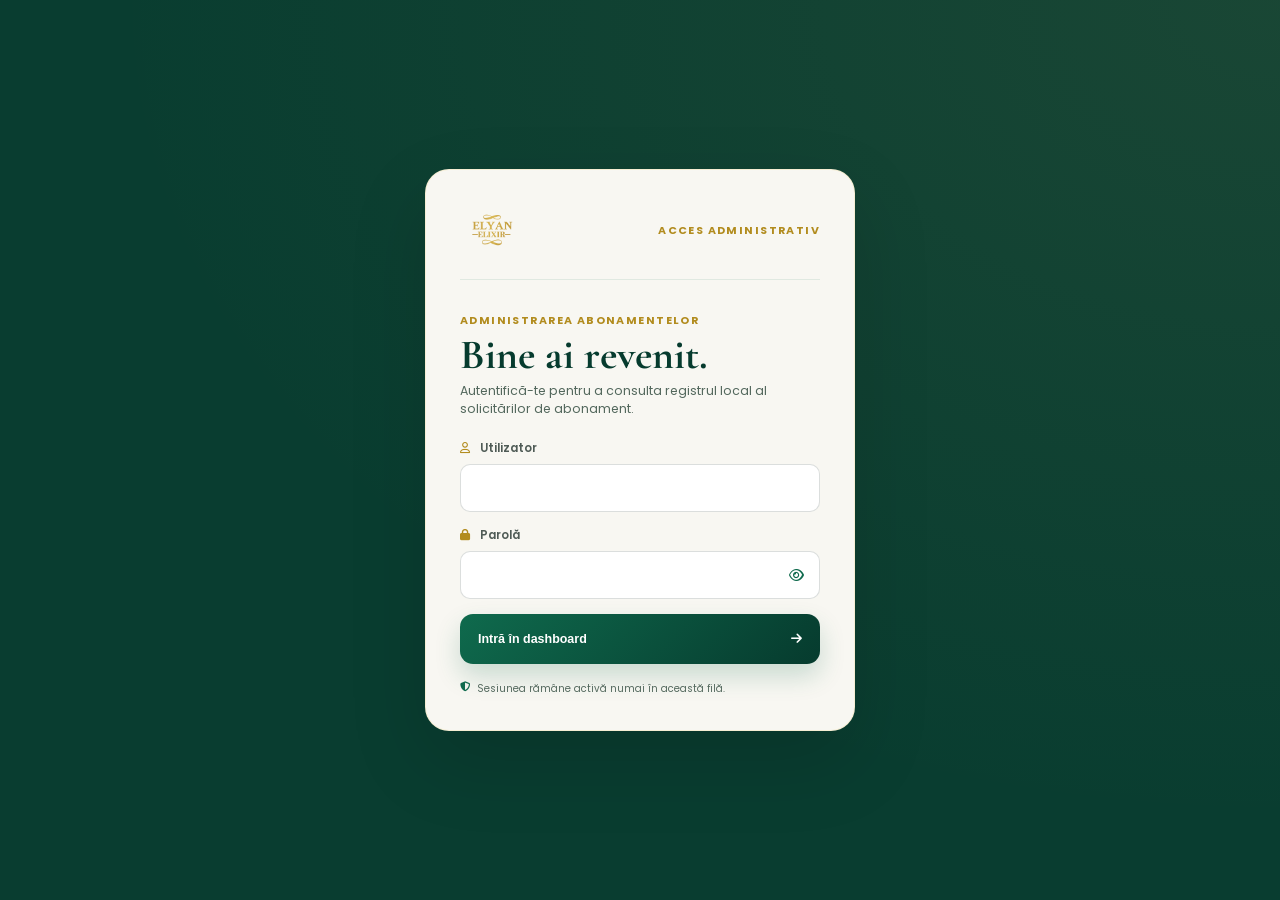
==== commit 6d30da78: "Add files via upload" ====
--- a/dashboard.html
+++ b/dashboard.html
@@ -16,13 +16,13 @@
   <link rel="stylesheet" href="dashboard-auth.css?v=20260915">
   <link rel="stylesheet" href="mobile-app.css?v=20260917">
   <link rel="stylesheet" href="visual-polish.css?v=20260918seo">
-  <link rel="stylesheet" href="atelier.css?v=20260918">
+  <link rel="stylesheet" href="atelier.css?v=20260918titles">
 </head>
 <body class="dashboard-locked app-dashboard">
   <section id="login-screen" class="login-screen" aria-labelledby="login-title">
     <div class="login-card">
       <div class="login-brand"><img src="images/logo.png" alt="Elyan Elixir 88"><span>Acces administrativ</span></div>
-      <div class="login-heading"><span>Dashboard privat</span><h1 id="login-title">Bine ai revenit.</h1><p>Autentifică-te pentru a vedea cardurile Membership.</p></div>
+      <div class="login-heading"><span>Administrarea abonamentelor</span><h1 id="login-title">Bine ai revenit.</h1><p>Autentifică-te pentru a consulta registrul local al solicitărilor de abonament.</p></div>
       <form id="dashboard-login" autocomplete="on">
         <label for="dashboard-user"><span><i class="fa-regular fa-user"></i> Utilizator</span><input id="dashboard-user" name="username" type="text" autocomplete="username" required></label>
         <label for="dashboard-password"><span><i class="fa-solid fa-lock"></i> Parolă</span><span class="password-field"><input id="dashboard-password" name="password" type="password" autocomplete="current-password" required><button id="toggle-password" type="button" aria-label="Arată parola"><i class="fa-regular fa-eye"></i></button></span></label>
@@ -34,27 +34,27 @@
   </section>
   <header class="topbar">
     <a class="brand" href="index.html"><img src="images/logo.png" alt="Elyan Elixir 88"></a>
-    <div class="topbar__title"><span>Administrare</span><strong>Membership Dashboard</strong></div>
+    <div class="topbar__title"><span>Administrare</span><strong>Registrul abonamentelor</strong></div>
     <div class="topbar__actions"><a class="topbar__action" href="membership.html"><i class="fa-solid fa-plus"></i><span>Abonament nou</span></a><button id="dashboard-logout" class="topbar__logout" type="button" title="Deconectare"><i class="fa-solid fa-arrow-right-from-bracket"></i><span>Ieșire</span></button></div>
   </header>
   <main>
     <section class="welcome">
-      <div><span class="eyebrow">Privire de ansamblu</span><h1>Bun venit în dashboard.</h1><p>Registru local, fără duplicate identice. WhatsApp deschis nu înseamnă mesaj livrat, abonament acceptat sau plată încasată. Descărcările noi nu înregistrează solicitări.</p></div>
+      <div><span class="eyebrow">Privire de ansamblu</span><h1>Solicitările de abonament, la un loc.</h1><p>Consultă configurațiile înregistrate în acest browser, fără duplicate identice. Inițierea partajării sau deschiderea WhatsApp nu confirmă livrarea, acceptarea abonamentului ori încasarea plății. Salvarea unui card nu adaugă o solicitare.</p></div>
       <div class="today"><i class="fa-regular fa-calendar"></i><span id="today-label"></span></div>
     </section>
     <section class="stats" aria-label="Statistici Membership">
       <article><span class="stat-icon"><i class="fa-regular fa-id-card"></i></span><div><small>Configurații unice</small><strong id="stat-cards">0</strong><span id="stat-month-cards">0 luna aceasta</span></div></article>
       <article><span class="stat-icon gold"><i class="fa-solid fa-layer-group"></i></span><div><small>Ședințe incluse</small><strong id="stat-sessions">0</strong><span>în toate cardurile</span></div></article>
       <article><span class="stat-icon"><i class="fa-solid fa-wallet"></i></span><div><small>Valoare configurații</small><strong id="stat-value">0 Lei</strong><span>valoare estimată, nu încasări</span></div></article>
-      <article><span class="stat-icon gold"><i class="fa-solid fa-piggy-bank"></i></span><div><small>Reduceri acordate</small><strong id="stat-discounts">0 Lei</strong><span>beneficii Membership</span></div></article>
+      <article><span class="stat-icon gold"><i class="fa-solid fa-piggy-bank"></i></span><div><small>Reduceri calculate</small><strong id="stat-discounts">0 Lei</strong><span>estimate în configurații</span></div></article>
     </section>
     <section class="history">
-      <div class="history__head"><div><span>Registru digital</span><h2>Carduri recente</h2></div><label><i class="fa-solid fa-magnifying-glass"></i><input id="search-cards" type="search" placeholder="Caută după nume sau lună" aria-label="Caută în carduri"></label></div>
+      <div class="history__head"><div><span>Registru digital</span><h2>Solicitări recente</h2></div><label><i class="fa-solid fa-magnifying-glass"></i><input id="search-cards" type="search" placeholder="Caută după nume sau perioadă" aria-label="Caută în carduri"></label></div>
       <div class="table-wrap">
         <table><thead><tr><th>Client</th><th>Perioada de valabilitate</th><th>Servicii</th><th>Ședințe</th><th>Total</th><th>Înregistrat</th></tr></thead><tbody id="card-history"></tbody></table>
-        <div id="empty-dashboard" class="empty-dashboard"><i class="fa-regular fa-id-card"></i><h3>Prima solicitare va apărea aici</h3><p>Solicitările inițiate prin WhatsApp din acest browser apar în registru. Salvarea imaginii nu adaugă o solicitare.</p><a href="membership.html">Deschide configuratorul <i class="fa-solid fa-arrow-right"></i></a></div>
+        <div id="empty-dashboard" class="empty-dashboard"><i class="fa-regular fa-id-card"></i><h3>Prima solicitare va apărea aici</h3><p>Registrul afișează configurațiile pentru care partajarea ori WhatsApp au fost inițiate din acest browser. Descărcarea imaginii nu adaugă o solicitare.</p><a href="membership.html">Deschide configuratorul <i class="fa-solid fa-arrow-right"></i></a></div>
       </div>
-      <p class="storage-note"><i class="fa-solid fa-shield-halved"></i> Datele sunt păstrate doar în acest browser, pe acest dispozitiv.</p>
+      <p class="storage-note"><i class="fa-solid fa-shield-halved"></i> Registrul este local: datele sunt disponibile numai în acest browser, pe acest dispozitiv. Nu se sincronizează cu alte dispozitive.</p>
     </section>
   </main>
   <script src="dashboard-auth.js?v=20260915"></script>
--- a/atelier.css
+++ b/atelier.css
@@ -24,6 +24,8 @@
 .app-salon .trust-ribbon{background:var(--atelier-paper);padding:22px 0;border-bottom:1px solid var(--atelier-line)}
 .app-salon .trust-ribbon__grid{gap:12px}.app-salon .trust-ribbon__grid>div,.app-salon .trust-ribbon__grid>a{border:0;background:transparent;border-radius:0;box-shadow:none;min-height:70px;padding:12px}
 .app-salon .trust-ribbon__grid i{border:0;background:#eeeadd;color:#176049}.app-salon .trust-ribbon__grid small{color:#637468}
+.app-salon .trust-ribbon,.app-salon .trust-ribbon__grid>a,.app-salon .trust-ribbon__grid>div,.app-salon .trust-ribbon__grid span{color:#123e31}
+.app-salon .trust-ribbon__grid small{color:#526458}
 .atelier-discover{padding:66px 0 60px;background:var(--atelier-paper)}
 .atelier-heading{display:flex;justify-content:space-between;align-items:end;gap:24px;margin-bottom:26px}.atelier-eyebrow{font:600 .65rem/1.5 Poppins,sans-serif;letter-spacing:.16em;text-transform:uppercase;color:#79622c}
 .atelier-heading h2{font:600 clamp(1.9rem,3vw,2.7rem)/1.12 'Cormorant Garamond',serif;color:#123e31;margin:10px 0 0;text-wrap:balance}.atelier-heading>p{font-size:.8rem;line-height:1.7;color:#596b61;max-width:310px;margin:0}
@@ -77,4 +79,6 @@
  .app-dock{border-radius:20px;left:10px;right:10px;padding:6px;background:#093d30f5}.app-dock a{border-radius:13px;min-height:55px;color:#d0ded1}.app-dock a.is-active{background:#e6cc8314;color:#ead28b}
  .app-configurator .configurator-intro{padding:28px 0 20px}.app-configurator .configurator-intro h1{font-size:2.05rem;line-height:1.13}.app-configurator .configurator-intro p{font-size:.76rem}.atelier-steps{gap:12px;margin-bottom:20px;font-size:.62rem}.atelier-steps b{width:22px;height:22px;min-width:22px}.app-configurator .catalog{padding:15px}.app-configurator .category-button{padding:15px 12px;min-height:78px}.app-configurator .category-button strong{font-size:1.2rem}.app-configurator .category-button small{font-size:.61rem}.app-configurator .summary{padding:21px}.app-configurator .catalog-heading h2,.app-configurator .summary h2{font-size:1.8rem}.app-configurator .app-checkout-peek{border-radius:13px;background:#fffdf6;border-color:#d6c897}.app-configurator .card-modal__dialog{border-radius:18px;max-height:92dvh}.app-dashboard .stats{gap:12px}.app-dashboard .stats article{padding:18px}.app-dashboard .login-heading h1{font-size:2.5rem}.app-dashboard .service-tags{grid-template-columns:1fr!important}
 }
+/* Legacy fixed-height ornaments must never cross service headings. */
+.app-salon #massage::before,.app-salon #fitness::before,.app-salon #pedichiura::before,.app-salon #nails::before{content:none!important;display:none!important}
 @media(prefers-reduced-motion:reduce){.atelier-button,.atelier-discover-card{transition:none}.atelier-button:hover,.atelier-discover-card:hover{transform:none}}
